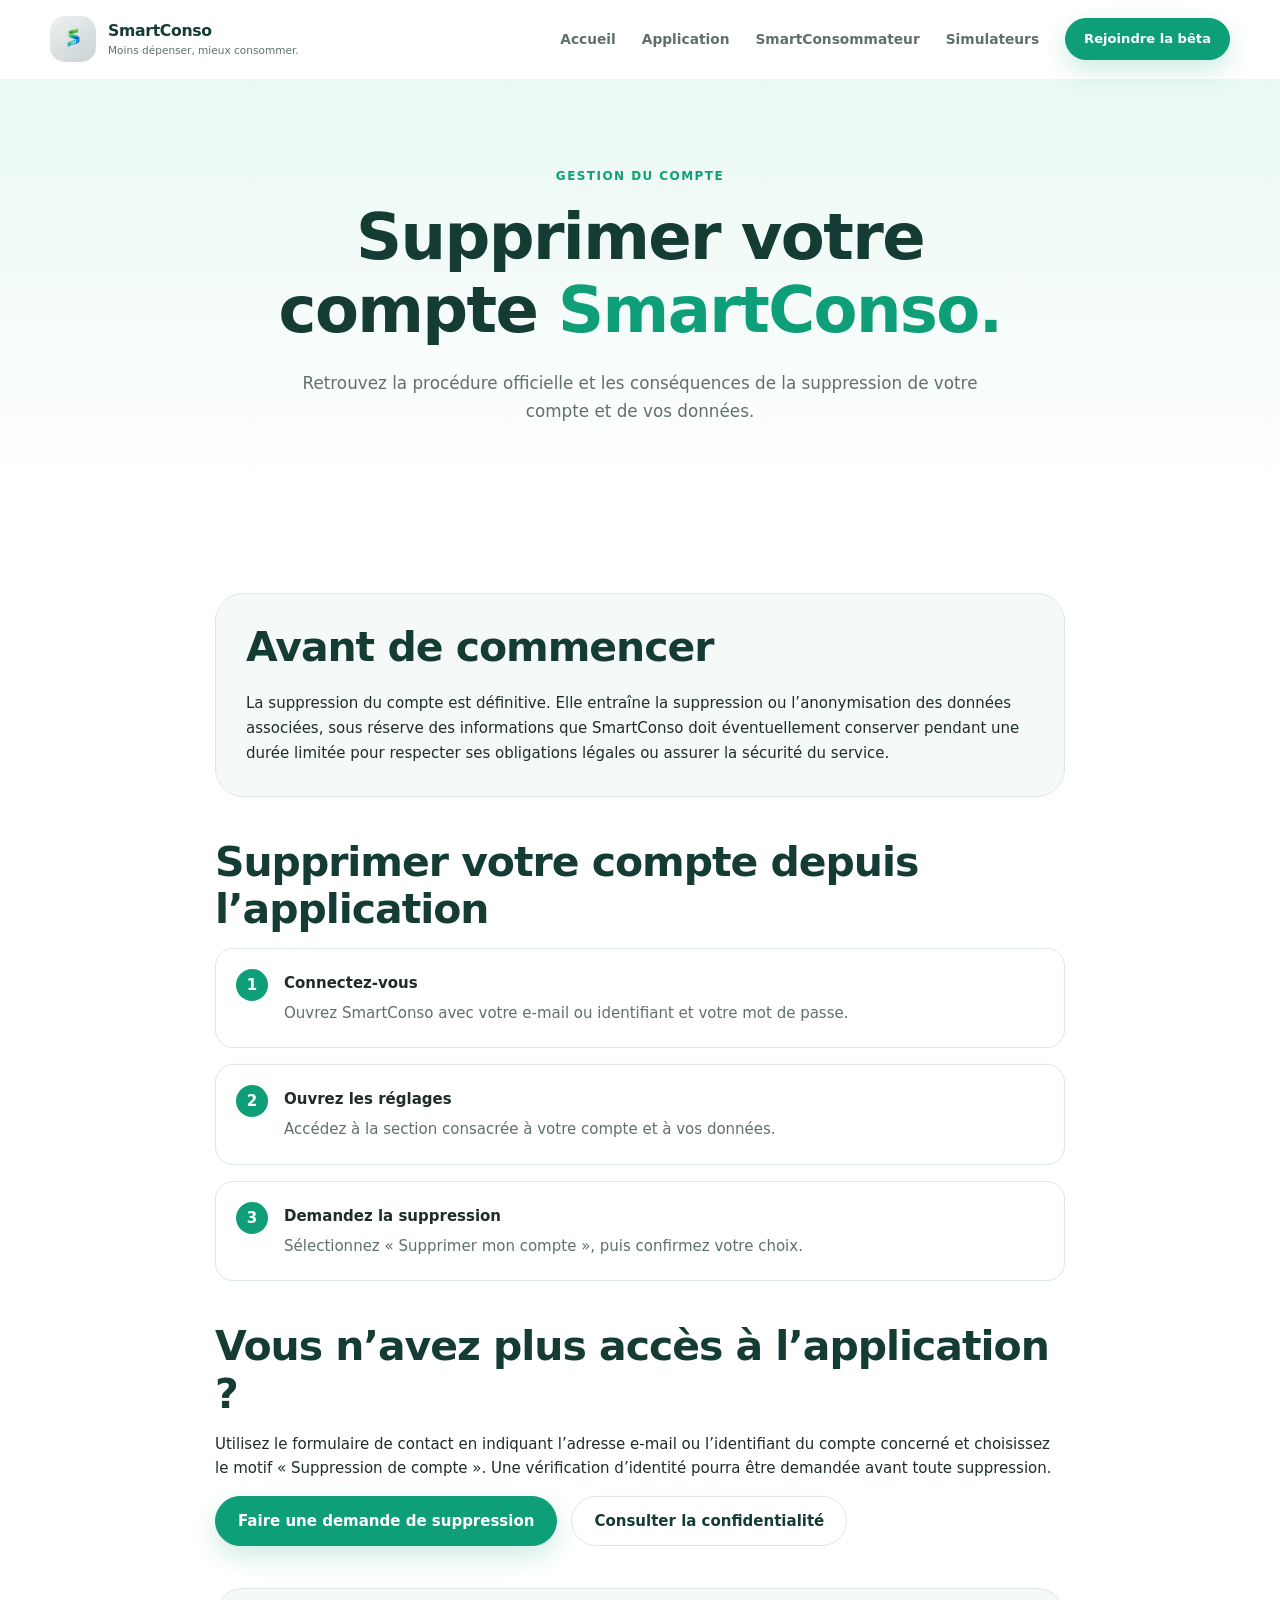
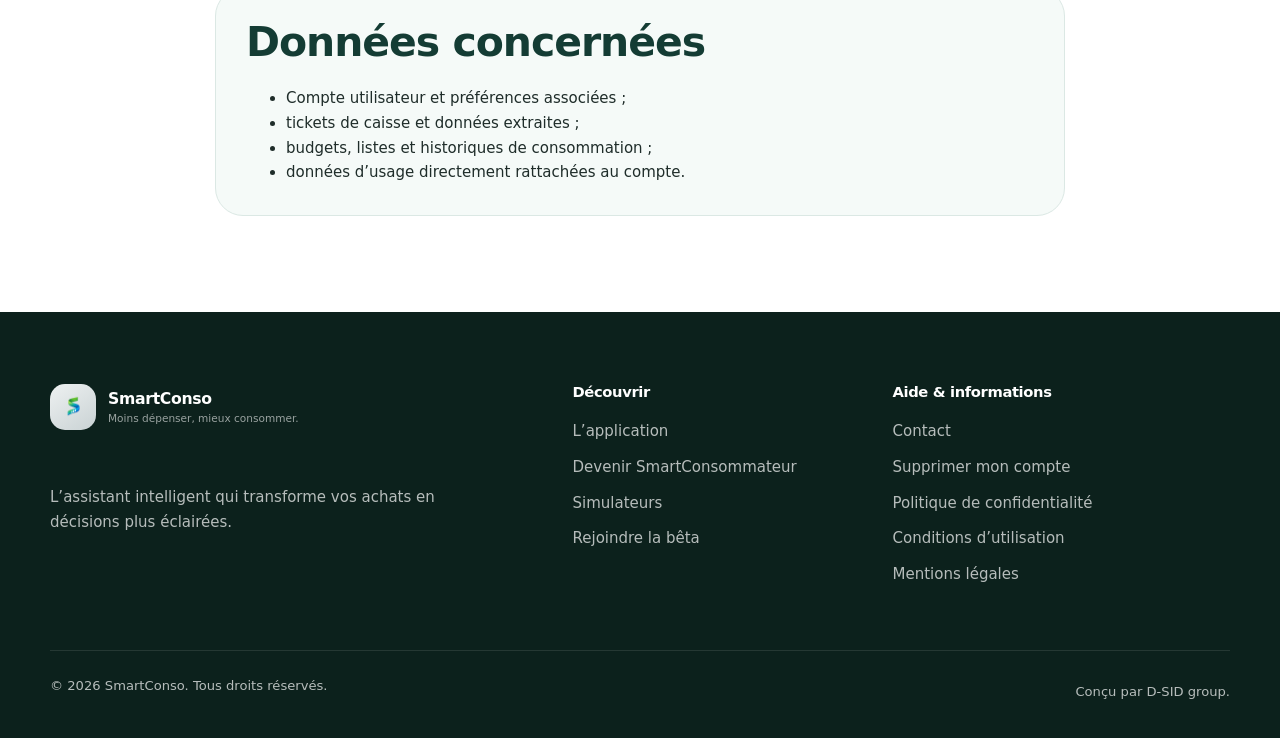
==== delete-account/index.html @ e58312c4 "Add application page and expand SmartConso website" ====
<!doctype html>
<html lang="fr">
<head>
  <meta charset="utf-8">
  <meta name="viewport" content="width=device-width, initial-scale=1">
  <meta name="robots" content="index, follow">
  <meta name="theme-color" content="#0f9f78">
  <link rel="icon" href="../favicon.ico" sizes="any">
  <link rel="icon" type="image/svg+xml" href="../favicon.svg">
  <link rel="apple-touch-icon" href="../apple-touch-icon.png">
  <link rel="manifest" href="../manifest.webmanifest">
  <link rel="stylesheet" href="../assets/css/styles.css">
  <script async src="https://www.googletagmanager.com/gtag/js?id=G-0S87CLV04W"></script>
  <script>window.dataLayer=window.dataLayer||[];function gtag(){dataLayer.push(arguments)}gtag('js',new Date());gtag('config','G-0S87CLV04W');</script>
  <script src="../assets/js/main.js" defer></script>
  <title>Supprimer votre compte SmartConso</title>
  <meta name="description" content="Procédure officielle pour demander la suppression de votre compte SmartConso et des données personnelles associées.">
  <link rel="canonical" href="https://smartconso.app/delete-account/">
  <meta property="og:type" content="website"><meta property="og:locale" content="fr_FR"><meta property="og:site_name" content="SmartConso"><meta property="og:title" content="Supprimer votre compte SmartConso"><meta property="og:description" content="Procédure officielle pour demander la suppression de votre compte SmartConso et des données personnelles associées."><meta property="og:url" content="https://smartconso.app/delete-account/"><meta property="og:image" content="https://smartconso.app/assets/images/logo.png">
</head>
<body>
  <a class="skip-link" href="#main-content">Aller au contenu principal</a>
  <header class="site-header" data-site-header>
    <div class="container header-container">
      <a class="brand" href="../index.html" aria-label="Accueil SmartConso">
        <span class="brand-mark" aria-hidden="true"><img class="brand-logo" src="../assets/images/logo.png" alt=""></span>
        <span class="brand-text"><strong>SmartConso</strong><small>Moins dépenser, mieux consommer.</small></span>
      </a>
      <button class="navigation-toggle" type="button" aria-label="Ouvrir le menu" aria-expanded="false" aria-controls="main-navigation" data-navigation-toggle><span></span><span></span><span></span></button>
      <nav id="main-navigation" class="main-navigation" aria-label="Navigation principale" data-main-navigation>
        <a href="../index.html">Accueil</a>
        <a href="../application/">Application</a>
        <a href="../smartconsommateur/">SmartConsommateur</a>
        <a href="../simulateurs/">Simulateurs</a>
        <a class="button button-small" href="../beta.html">Rejoindre la bêta</a>
      </nav>
    </div>
  </header>
  <main id="main-content">
    <section class="page-hero">
      <div class="container page-hero-content">
        <p class="eyebrow">Gestion du compte</p>
        <h1>Supprimer votre compte <span>SmartConso.</span></h1>
        <p>Retrouvez la procédure officielle et les conséquences de la suppression de votre compte et de vos données. </p>
      </div>
    </section>
    <section class="section"><div class="container narrow-content">
      <div class="notice-card"><h2>Avant de commencer</h2><p>La suppression du compte est définitive. Elle entraîne la suppression ou l’anonymisation des données associées, sous réserve des informations que SmartConso doit éventuellement conserver pendant une durée limitée pour respecter ses obligations légales ou assurer la sécurité du service.</p></div>
      <h2>Supprimer votre compte depuis l’application</h2>
      <ol class="numbered-steps"><li><strong>Connectez-vous</strong><span>Ouvrez SmartConso avec votre e-mail ou identifiant et votre mot de passe.</span></li><li><strong>Ouvrez les réglages</strong><span>Accédez à la section consacrée à votre compte et à vos données.</span></li><li><strong>Demandez la suppression</strong><span>Sélectionnez « Supprimer mon compte », puis confirmez votre choix.</span></li></ol>
      <h2>Vous n’avez plus accès à l’application ?</h2>
      <p>Utilisez le formulaire de contact en indiquant l’adresse e-mail ou l’identifiant du compte concerné et choisissez le motif « Suppression de compte ». Une vérification d’identité pourra être demandée avant toute suppression.</p>
      <div class="hero-actions"><a class="button" href="../contact.html?subject=suppression-compte">Faire une demande de suppression</a><a class="button button-secondary" href="../privacy.html">Consulter la confidentialité</a></div>
      <div class="data-list"><h2>Données concernées</h2><ul><li>Compte utilisateur et préférences associées ;</li><li>tickets de caisse et données extraites ;</li><li>budgets, listes et historiques de consommation ;</li><li>données d’usage directement rattachées au compte.</li></ul></div>
    </div></section>
  </main>
  <footer class="site-footer">
    <div class="container footer-grid footer-grid-expanded">
      <div>
        <a class="brand brand-footer" href="../index.html">
          <span class="brand-mark" aria-hidden="true"><img class="brand-logo" src="../assets/images/logo.png" alt=""></span>
          <span class="brand-text"><strong>SmartConso</strong><small>Moins dépenser, mieux consommer.</small></span>
        </a>
        <p class="footer-description">L’assistant intelligent qui transforme vos achats en décisions plus éclairées.</p>
      </div>
      <div>
        <h2>Découvrir</h2>
        <a href="../application/">L’application</a>
        <a href="../smartconsommateur/">Devenir SmartConsommateur</a>
        <a href="../simulateurs/">Simulateurs</a>
        <a href="../beta.html">Rejoindre la bêta</a>
      </div>
      <div>
        <h2>Aide & informations</h2>
        <a href="../contact.html">Contact</a>
        <a href="../delete-account/">Supprimer mon compte</a>
        <a href="../privacy.html">Politique de confidentialité</a>
        <a href="../terms.html">Conditions d’utilisation</a>
        <a href="../legal.html">Mentions légales</a>
      </div>
    </div>
    <div class="container footer-bottom"><p>© <span data-current-year></span> SmartConso. Tous droits réservés.</p><p>Conçu par D-SID group.</p></div>
  </footer>
</body>
</html>
---- assets/css/styles.css ----
:root {
  --color-primary: #0f9f78;
  --color-primary-dark: #08765a;
  --color-primary-soft: #e9f8f3;
  --color-secondary: #143c34;
  --color-text: #1f2d2a;
  --color-text-soft: #5f716c;
  --color-surface: #ffffff;
  --color-surface-soft: #f5faf8;
  --color-border: #dbe8e4;
  --color-dark: #102d27;
  --color-dark-soft: #173b33;
  --color-light: #ffffff;
  --color-danger: #b42318;
  --color-success: #067647;

  --shadow-sm: 0 8px 24px rgba(20, 60, 52, 0.08);
  --shadow-md: 0 16px 40px rgba(20, 60, 52, 0.12);
  --shadow-lg: 0 24px 64px rgba(20, 60, 52, 0.18);

  --radius-sm: 10px;
  --radius-md: 18px;
  --radius-lg: 28px;
  --radius-pill: 999px;

  --container-width: 1180px;
  --header-height: 78px;

  --transition-fast: 160ms ease;
  --transition-normal: 240ms ease;
}

*,
*::before,
*::after {
  box-sizing: border-box;
}

html {
  scroll-behavior: smooth;
  scroll-padding-top: calc(var(--header-height) + 24px);
}

body {
  margin: 0;
  min-width: 320px;
  background: var(--color-surface);
  color: var(--color-text);
  font-family:
    Inter,
    ui-sans-serif,
    system-ui,
    -apple-system,
    BlinkMacSystemFont,
    "Segoe UI",
    sans-serif;
  font-size: 15px;
  line-height: 1.65;
  text-rendering: optimizeLegibility;
  -webkit-font-smoothing: antialiased;
}

img,
svg,
video,
canvas {
  display: block;
  max-width: 100%;
}

button,
input,
select,
textarea {
  font: inherit;
}

button,
a {
  -webkit-tap-highlight-color: transparent;
}

a {
  color: inherit;
  text-decoration: none;
}

p,
h1,
h2,
h3 {
  margin-top: 0;
}

p:last-child {
  margin-bottom: 0;
}

h1,
h2,
h3 {
  color: var(--color-secondary);
  line-height: 1.15;
  letter-spacing: -0.025em;
}

h1 {
  margin-bottom: 24px;
  font-size: clamp(2.15rem, 5vw, 4rem);
}

h2 {
  margin-bottom: 20px;
  font-size: clamp(1.7rem, 3.2vw, 2.65rem);
}

h3 {
  margin-bottom: 12px;
  font-size: 1.1rem;
}

ul {
  margin-top: 0;
}

::selection {
  background: var(--color-primary);
  color: var(--color-light);
}

:focus-visible {
  outline: 3px solid rgba(15, 159, 120, 0.4);
  outline-offset: 4px;
}

[hidden] {
  display: none !important;
}

.container {
  width: min(calc(100% - 40px), var(--container-width));
  margin-inline: auto;
}

.section {
  padding: 96px 0;
}

.section-soft {
  background: var(--color-surface-soft);
}

.section-dark {
  background:
    radial-gradient(circle at top right, rgba(15, 159, 120, 0.22), transparent 35%),
    var(--color-dark);
  color: rgba(255, 255, 255, 0.82);
}

.section-dark h2,
.section-dark h3 {
  color: var(--color-light);
}

.section-heading {
  max-width: 760px;
  margin: 0 auto 52px;
  text-align: center;
}

.section-heading p {
  color: var(--color-text-soft);
  font-size: 0.98rem;
}

.section-heading-light p {
  color: rgba(255, 255, 255, 0.72);
}

.eyebrow {
  margin-bottom: 14px;
  color: var(--color-primary);
  font-size: 0.75rem;
  font-weight: 800;
  letter-spacing: 0.12em;
  text-transform: uppercase;
}

.skip-link {
  position: fixed;
  z-index: 2000;
  top: 12px;
  left: 12px;
  padding: 12px 16px;
  border-radius: var(--radius-sm);
  background: var(--color-secondary);
  color: var(--color-light);
  transform: translateY(-160%);
  transition: transform var(--transition-fast);
}

.skip-link:focus {
  transform: translateY(0);
}

.site-header {
  position: sticky;
  z-index: 1000;
  top: 0;
  min-height: var(--header-height);
  border-bottom: 1px solid transparent;
  background: rgba(255, 255, 255, 0.9);
  backdrop-filter: blur(16px);
  -webkit-backdrop-filter: blur(16px);
  transition:
    border-color var(--transition-normal),
    box-shadow var(--transition-normal);
}

.site-header.is-scrolled {
  border-color: var(--color-border);
  box-shadow: 0 10px 30px rgba(20, 60, 52, 0.07);
}

.header-container {
  display: flex;
  min-height: var(--header-height);
  align-items: center;
  justify-content: space-between;
  gap: 24px;
}

.brand {
  display: inline-flex;
  align-items: center;
  gap: 12px;
  min-width: 0;
}

.brand-mark {
  display: flex;
  align-items: center;
  justify-content: center;

  width: 46px;
  height: 46px;

  border-radius: 15px;

  background: linear-gradient(145deg,
      #eef1f1,
      #c9d2d4);

  box-shadow: 0 10px 24px rgba(219, 223, 224, 0);
}

.brand-logo {
  width: 100px;
  height: 100px;
  object-fit: contain;
  display: block;
}

.brand-text {
  display: flex;
  min-width: 0;
  flex-direction: column;
  line-height: 1.2;
}

.brand-text strong {
  color: var(--color-secondary);
  font-size: 0.98rem;
  letter-spacing: -0.02em;
}

.brand-text small {
  margin-top: 3px;
  color: var(--color-text-soft);
  font-size: 0.66rem;
  white-space: nowrap;
}

.main-navigation {
  display: flex;
  align-items: center;
  gap: 26px;
}

.main-navigation>a:not(.button) {
  position: relative;
  color: var(--color-text-soft);
  font-size: 0.86rem;
  font-weight: 650;
  transition: color var(--transition-fast);
}

.main-navigation>a:not(.button)::after {
  position: absolute;
  right: 0;
  bottom: -8px;
  left: 0;
  height: 2px;
  border-radius: var(--radius-pill);
  background: var(--color-primary);
  content: "";
  transform: scaleX(0);
  transform-origin: center;
  transition: transform var(--transition-fast);
}

.main-navigation>a:not(.button):hover,
.main-navigation>a:not(.button):focus-visible,
.main-navigation>a[aria-current="page"] {
  color: var(--color-primary-dark);
}

.main-navigation>a:not(.button):hover::after,
.main-navigation>a:not(.button):focus-visible::after {
  transform: scaleX(1);
}

.navigation-toggle {
  display: none;
  width: 46px;
  height: 46px;
  padding: 0;
  border: 1px solid var(--color-border);
  border-radius: 14px;
  background: var(--color-surface);
  cursor: pointer;
}

.navigation-toggle span {
  display: block;
  width: 20px;
  height: 2px;
  margin: 4px auto;
  border-radius: var(--radius-pill);
  background: var(--color-secondary);
  transition:
    transform var(--transition-fast),
    opacity var(--transition-fast);
}

.navigation-toggle[aria-expanded="true"] span:nth-child(1) {
  transform: translateY(6px) rotate(45deg);
}

.navigation-toggle[aria-expanded="true"] span:nth-child(2) {
  opacity: 0;
}

.navigation-toggle[aria-expanded="true"] span:nth-child(3) {
  transform: translateY(-6px) rotate(-45deg);
}

.button {
  display: inline-flex;
  min-height: 50px;
  align-items: center;
  justify-content: center;
  gap: 10px;
  padding: 13px 22px;
  border: 1px solid var(--color-primary);
  border-radius: var(--radius-pill);
  background: var(--color-primary);
  color: var(--color-light);
  font-weight: 800;
  line-height: 1.2;
  box-shadow: 0 10px 24px rgba(15, 159, 120, 0.2);
  cursor: pointer;
  transition:
    transform var(--transition-fast),
    box-shadow var(--transition-fast),
    background var(--transition-fast),
    border-color var(--transition-fast);
}

.button:hover {
  border-color: var(--color-primary-dark);
  background: var(--color-primary-dark);
  box-shadow: 0 14px 32px rgba(8, 118, 90, 0.24);
  transform: translateY(-2px);
}

.button:active {
  transform: translateY(0);
}

.button-small {
  min-height: 42px;
  padding: 10px 18px;
  font-size: 0.82rem;
}

.button-secondary {
  border-color: var(--color-border);
  background: var(--color-surface);
  color: var(--color-secondary);
  box-shadow: none;
}

.button-secondary:hover {
  border-color: var(--color-primary);
  background: var(--color-primary-soft);
  color: var(--color-primary-dark);
  box-shadow: none;
}

.button-light {
  border-color: var(--color-light);
  background: var(--color-light);
  color: var(--color-primary-dark);
  box-shadow: 0 12px 28px rgba(0, 0, 0, 0.14);
}

.button-light:hover {
  border-color: var(--color-primary-soft);
  background: var(--color-primary-soft);
}

.text-link {
  display: inline-flex;
  margin-top: 14px;
  color: var(--color-primary-dark);
  font-weight: 800;
}

.text-link:hover {
  text-decoration: underline;
  text-underline-offset: 4px;
}

.hero {
  overflow: hidden;
  padding: 92px 0 104px;
  background:
    radial-gradient(circle at 80% 20%, rgba(15, 159, 120, 0.15), transparent 30%),
    linear-gradient(180deg, #ffffff 0%, #f7fbfa 100%);
}

.hero-grid {
  display: grid;
  align-items: center;
  gap: 72px;
  grid-template-columns: minmax(0, 1.05fr) minmax(360px, 0.75fr);
}

.hero-content {
  max-width: 690px;
}

.hero h1 span {
  display: block;
  color: var(--color-primary);
}

.hero-description {
  max-width: 650px;
  margin-bottom: 30px;
  color: var(--color-text-soft);
  font-size: clamp(0.98rem, 1.6vw, 1.12rem);
}

.hero-actions {
  display: flex;
  flex-wrap: wrap;
  gap: 14px;
}

.beta-note {
  margin-top: 18px;
  color: var(--color-text-soft);
  font-size: 0.84rem;
}

.hero-visual {
  position: relative;
  display: grid;
  place-items: center;
}

.hero-visual::before,
.hero-visual::after {
  position: absolute;
  border-radius: 50%;
  content: "";
}

.hero-visual::before {
  width: 390px;
  height: 390px;
  background: rgba(15, 159, 120, 0.1);
}

.hero-visual::after {
  width: 270px;
  height: 270px;
  border: 1px solid rgba(15, 159, 120, 0.22);
}

.phone-preview {
  position: relative;
  z-index: 1;
  width: min(100%, 360px);
  padding: 12px;
  border: 8px solid #183a33;
  border-radius: 42px;
  background: #183a33;
  box-shadow: var(--shadow-lg);
  transform: rotate(2deg);
}

.phone-top-bar {
  width: 110px;
  height: 22px;
  margin: -2px auto 8px;
  border-radius: 0 0 16px 16px;
  background: #183a33;
}

.phone-screen {
  min-height: 570px;
  padding: 28px 20px 24px;
  border-radius: 28px;
  background:
    linear-gradient(180deg, #eef9f5 0%, #ffffff 38%);
}

.preview-header {
  display: flex;
  margin-bottom: 22px;
  flex-direction: column;
}

.preview-header span {
  color: var(--color-text-soft);
  font-size: 0.72rem;
}

.preview-header strong {
  color: var(--color-secondary);
  font-size: 1rem;
}

.preview-score-card,
.preview-card {
  border: 1px solid rgba(15, 159, 120, 0.13);
  border-radius: 20px;
  background: var(--color-surface);
  box-shadow: var(--shadow-sm);
}

.preview-score-card {
  display: flex;
  margin-bottom: 16px;
  padding: 22px;
  flex-direction: column;
  background:
    linear-gradient(145deg, #0f9f78, #08765a);
  color: var(--color-light);
}

.preview-score-card span {
  font-size: 0.72rem;
  opacity: 0.86;
}

.preview-score-card strong {
  margin: 6px 0 2px;
  font-size: 2.15rem;
  line-height: 1;
}

.preview-score-card small {
  opacity: 0.86;
}

.preview-card {
  margin-bottom: 14px;
  padding: 18px;
}

.preview-card-header {
  display: flex;
  align-items: center;
  justify-content: space-between;
  gap: 16px;
}

.preview-card-header span {
  color: var(--color-text-soft);
  font-size: 0.72rem;
}

.preview-card-header strong {
  color: var(--color-secondary);
  font-size: 0.88rem;
}

.preview-chart {
  display: flex;
  height: 120px;
  margin-top: 18px;
  align-items: end;
  justify-content: space-between;
  gap: 10px;
}

.preview-chart span {
  width: 16%;
  min-height: 16px;
  border-radius: 8px 8px 4px 4px;
  background:
    linear-gradient(180deg, #40c89e, var(--color-primary));
}

.preview-categories {
  display: flex;
  flex-direction: column;
  gap: 13px;
}

.preview-categories>strong {
  margin-bottom: 2px;
  color: var(--color-secondary);
  font-size: 0.84rem;
}

.preview-categories>div {
  display: flex;
  align-items: center;
  justify-content: space-between;
  gap: 14px;
  color: var(--color-text-soft);
  font-size: 0.72rem;
}

.preview-categories b {
  color: var(--color-primary-dark);
}

.steps-grid,
.features-grid,
.benefits-grid {
  display: grid;
  gap: 22px;
}

.steps-grid {
  grid-template-columns: repeat(4, minmax(0, 1fr));
}

.features-grid {
  grid-template-columns: repeat(3, minmax(0, 1fr));
}

.benefits-grid {
  grid-template-columns: repeat(3, minmax(0, 1fr));
}

.step-card,
.feature-card,
.benefit-card {
  position: relative;
  height: 100%;
  border-radius: var(--radius-md);
}

.step-card,
.feature-card {
  border: 1px solid var(--color-border);
  background: var(--color-surface);
  box-shadow: var(--shadow-sm);
  transition:
    transform var(--transition-normal),
    box-shadow var(--transition-normal),
    border-color var(--transition-normal);
}

.step-card:hover,
.feature-card:hover {
  border-color: rgba(15, 159, 120, 0.38);
  box-shadow: var(--shadow-md);
  transform: translateY(-5px);
}

.step-card {
  padding: 28px 24px 26px;
}

.step-number {
  display: grid;
  width: 42px;
  height: 42px;
  margin-bottom: 22px;
  place-items: center;
  border-radius: 13px;
  background: var(--color-primary-soft);
  color: var(--color-primary-dark);
  font-weight: 900;
}

.step-card p,
.feature-card p {
  color: var(--color-text-soft);
}

.feature-card {
  padding: 28px;
}

.feature-icon {
  display: grid;
  width: 46px;
  height: 46px;
  margin-bottom: 22px;
  place-items: center;
  border-radius: 14px;
  background: var(--color-primary-soft);
  color: var(--color-primary-dark);
  font-size: 0.82rem;
  font-weight: 900;
}

.benefit-card {
  padding: 30px;
  border: 1px solid rgba(255, 255, 255, 0.12);
  background: rgba(255, 255, 255, 0.06);
  backdrop-filter: blur(8px);
}

.benefit-card>span {
  display: grid;
  width: 50px;
  height: 50px;
  margin-bottom: 22px;
  place-items: center;
  border-radius: 15px;
  background: rgba(15, 159, 120, 0.26);
  color: #8af0cf;
  font-size: 1.05rem;
  font-weight: 900;
}

.benefit-card p {
  color: rgba(255, 255, 255, 0.72);
}

.product-preview-grid {
  display: grid;
  align-items: center;
  gap: 70px;
  grid-template-columns: minmax(0, 0.9fr) minmax(0, 1.1fr);
}

.product-preview-grid>div>p:not(.eyebrow) {
  color: var(--color-text-soft);
  font-size: 0.96rem;
}

.check-list {
  display: grid;
  margin: 28px 0 0;
  padding: 0;
  gap: 14px;
  list-style: none;
}

.check-list li {
  position: relative;
  padding-left: 34px;
  color: var(--color-text);
  font-weight: 650;
}

.check-list li::before {
  position: absolute;
  top: 1px;
  left: 0;
  display: grid;
  width: 22px;
  height: 22px;
  place-items: center;
  border-radius: 50%;
  background: var(--color-primary-soft);
  color: var(--color-primary-dark);
  content: "✓";
  font-size: 0.72rem;
  font-weight: 900;
}

/* ==========================================================
   Cartes d'aperçu / captures
   ========================================================== */

.screenshots-placeholder {
  display: grid;
  gap: 18px;
  grid-template-columns: repeat(2, minmax(0, 1fr));
}

.screenshots-placeholder article {
  display: flex;
  min-height: 210px;
  padding: 26px;
  flex-direction: column;
  justify-content: end;

  border: 1px solid #E5E7EB;
  border-radius: var(--radius-md);

  background: #FFFFFF;

  box-shadow:
    0 8px 24px rgba(15, 23, 42, 0.05),
    0 2px 6px rgba(15, 23, 42, 0.03);

  transition:
    transform var(--transition-normal),
    box-shadow var(--transition-normal);
}

.screenshots-placeholder article:hover {
  transform: translateY(-4px);

  box-shadow:
    0 16px 36px rgba(15, 23, 42, 0.08),
    0 4px 10px rgba(15, 23, 42, 0.05);
}

.screenshots-placeholder article:first-child {
  grid-row: span 2;
  min-height: 438px;
}

.screenshots-placeholder span {
  margin-bottom: 8px;
  color: var(--color-primary-dark);
  font-size: 0.7rem;
  font-weight: 800;
  letter-spacing: 0.09em;
  text-transform: uppercase;
}

.screenshots-placeholder strong {
  color: var(--color-secondary);
  font-size: 1.02rem;
  line-height: 1.4;
}

.faq-container {
  max-width: 900px;
}

.faq-list {
  display: grid;
  gap: 14px;
}

.faq-list details {
  overflow: hidden;
  border: 1px solid var(--color-border);
  border-radius: var(--radius-md);
  background: var(--color-surface);
  box-shadow: 0 5px 16px rgba(20, 60, 52, 0.04);
}

.faq-list summary {
  position: relative;
  padding: 22px 58px 22px 24px;
  color: var(--color-secondary);
  font-weight: 800;
  cursor: pointer;
  list-style: none;
}

.faq-list summary::-webkit-details-marker {
  display: none;
}

.faq-list summary::after {
  position: absolute;
  top: 50%;
  right: 22px;
  width: 28px;
  height: 28px;
  border-radius: 9px;
  background: var(--color-primary-soft);
  color: var(--color-primary-dark);
  content: "+";
  font-size: 1.1rem;
  line-height: 28px;
  text-align: center;
  transform: translateY(-50%);
}

.faq-list details[open] summary::after {
  content: "−";
}

.faq-list details p {
  padding: 0 24px 24px;
  color: var(--color-text-soft);
}

.beta-callout {
  padding: 70px 0;
  background:
    radial-gradient(circle at 85% 10%, rgba(255, 255, 255, 0.16), transparent 28%),
    linear-gradient(135deg, var(--color-primary-dark), var(--color-primary));
  color: var(--color-light);
}

.beta-callout-content {
  display: flex;
  align-items: center;
  justify-content: space-between;
  gap: 36px;
}

.beta-callout-content>div {
  max-width: 760px;
}

.beta-callout h2 {
  margin-bottom: 14px;
  color: var(--color-light);
}

.beta-callout .eyebrow,
.beta-callout p {
  color: rgba(255, 255, 255, 0.82);
}

.site-footer {
  padding: 72px 0 28px;
  background: #0c211c;
  color: rgba(255, 255, 255, 0.7);
}

.footer-grid {
  display: grid;
  gap: 50px;
  grid-template-columns: 1.4fr 0.7fr 0.9fr;
}

.brand-footer .brand-text strong {
  color: var(--color-light);
}

.brand-footer .brand-text small {
  color: rgba(255, 255, 255, 0.58);
}

.footer-description {
  max-width: 420px;
  margin-top: 20px;
}

.footer-grid h2 {
  margin-bottom: 18px;
  color: var(--color-light);
  font-size: 0.92rem;
}

.footer-grid>div:not(:first-child) {
  display: flex;
  flex-direction: column;
  align-items: flex-start;
}

.footer-grid>div:not(:first-child) a {
  margin-bottom: 11px;
  transition: color var(--transition-fast);
}

.footer-grid>div:not(:first-child) a:hover {
  color: #8af0cf;
}

.footer-bottom {
  display: flex;
  margin-top: 52px;
  padding-top: 24px;
  align-items: center;
  justify-content: space-between;
  gap: 18px;
  border-top: 1px solid rgba(255, 255, 255, 0.1);
  font-size: 0.82rem;
}

.beta-hero .phone-preview {
  transform: rotate(-2deg);
}

.beta-form-layout {
  display: grid;
  align-items: start;
  gap: 34px;
  grid-template-columns: minmax(0, 1fr) 340px;
}

.beta-form {
  padding: 34px;
  border: 1px solid var(--color-border);
  border-radius: var(--radius-lg);
  background: var(--color-surface);
  box-shadow: var(--shadow-md);
}

.form-grid {
  display: grid;
  margin-bottom: 28px;
  gap: 22px;
  grid-template-columns: repeat(2, minmax(0, 1fr));
}

.form-field {
  display: flex;
  min-width: 0;
  flex-direction: column;
}

.form-field-full {
  grid-column: 1 / -1;
}

.form-field label {
  margin-bottom: 8px;
  color: var(--color-secondary);
  font-size: 0.86rem;
  font-weight: 800;
}

.form-field input,
.form-field select,
.form-field textarea {
  width: 100%;
  border: 1px solid #cbdad5;
  border-radius: 13px;
  background: var(--color-surface);
  color: var(--color-text);
  transition:
    border-color var(--transition-fast),
    box-shadow var(--transition-fast),
    background var(--transition-fast);
}

.form-field input,
.form-field select {
  min-height: 50px;
  padding: 11px 14px;
}

.form-field textarea {
  min-height: 140px;
  padding: 13px 14px;
  resize: vertical;
}

.form-field input::placeholder,
.form-field textarea::placeholder {
  color: #92a39e;
}

.form-field input:hover,
.form-field select:hover,
.form-field textarea:hover {
  border-color: #9fb8b0;
}

.form-field input:focus,
.form-field select:focus,
.form-field textarea:focus {
  border-color: var(--color-primary);
  box-shadow: 0 0 0 4px rgba(15, 159, 120, 0.12);
  outline: none;
}

.form-field small {
  margin-top: 7px;
  color: var(--color-text-soft);
}

.checkbox-field {
  display: grid;
  align-items: start;
  gap: 12px;
  grid-template-columns: 22px minmax(0, 1fr);
}

.checkbox-field input {
  width: 20px;
  height: 20px;
  min-height: auto;
  margin: 2px 0 0;
  accent-color: var(--color-primary);
}

.checkbox-field label {
  margin: 0;
  color: var(--color-text-soft);
  font-weight: 550;
}

.checkbox-field a {
  color: var(--color-primary-dark);
  font-weight: 800;
  text-decoration: underline;
  text-underline-offset: 3px;
}

.form-note {
  margin-top: 18px;
  color: var(--color-text-soft);
  font-size: 0.8rem;
}

.form-feedback {
  margin-top: 20px;
  padding: 14px 16px;
  border-radius: var(--radius-sm);
  background: var(--color-primary-soft);
  color: var(--color-success);
  font-weight: 700;
}

.form-feedback.is-error {
  background: #fef3f2;
  color: var(--color-danger);
}

.beta-form-aside {
  display: grid;
  gap: 20px;
  position: sticky;
  top: calc(var(--header-height) + 24px);
}

@media (max-width: 1080px) {
  .main-navigation {
    gap: 18px;
  }

  .main-navigation>a:not(.button) {
    font-size: 0.8rem;
  }

  .hero-grid {
    gap: 48px;
    grid-template-columns: minmax(0, 1fr) 340px;
  }

  .steps-grid {
    grid-template-columns: repeat(2, minmax(0, 1fr));
  }
}

@media (max-width: 900px) {
  :root {
    --header-height: 72px;
  }

  .navigation-toggle {
    display: block;
  }

  .main-navigation {
    position: absolute;
    top: calc(100% + 1px);
    right: 20px;
    left: 20px;
    display: none;
    padding: 18px;
    align-items: stretch;
    flex-direction: column;
    gap: 8px;
    border: 1px solid var(--color-border);
    border-radius: 18px;
    background: var(--color-surface);
    box-shadow: var(--shadow-md);
  }

  .main-navigation.is-open {
    display: flex;
  }

  .main-navigation>a:not(.button) {
    padding: 11px 12px;
    border-radius: 10px;
    font-size: 0.88rem;
  }

  .main-navigation>a:not(.button):hover {
    background: var(--color-primary-soft);
  }

  .main-navigation>a:not(.button)::after {
    display: none;
  }

  .main-navigation .button {
    margin-top: 6px;
  }

  .hero {
    padding: 72px 0 84px;
  }

  .hero-grid {
    grid-template-columns: 1fr;
  }

  .hero-content {
    max-width: none;
    text-align: center;
  }

  .hero-description {
    margin-inline: auto;
  }

  .hero-actions {
    justify-content: center;
  }

  .hero-visual {
    margin-top: 10px;
  }

  .features-grid {
    grid-template-columns: repeat(2, minmax(0, 1fr));
  }

  .product-preview-grid {
    gap: 48px;
    grid-template-columns: 1fr;
  }

  .beta-form-layout {
    grid-template-columns: 1fr;
  }

  .beta-form-aside {
    position: static;
    grid-template-columns: repeat(2, minmax(0, 1fr));
  }

  .footer-grid {
    grid-template-columns: 1.2fr 0.8fr;
  }

  .footer-grid>div:first-child {
    grid-column: 1 / -1;
  }
}

@media (max-width: 700px) {
  .container {
    width: min(calc(100% - 28px), var(--container-width));
  }

  .section {
    padding: 72px 0;
  }

  .section-heading {
    margin-bottom: 38px;
  }

  .brand-text small {
    display: none;
  }

  .hero {
    padding-top: 58px;
  }

  .hero-actions {
    flex-direction: column;
  }

  .hero-actions .button {
    width: 100%;
  }

  .hero-visual::before {
    width: 300px;
    height: 300px;
  }

  .phone-preview {
    width: min(100%, 330px);
    transform: none;
  }

  .beta-hero .phone-preview {
    transform: none;
  }

  .phone-screen {
    min-height: 520px;
  }

  .steps-grid,
  .features-grid,
  .benefits-grid,
  .screenshots-placeholder,
  .beta-form-aside {
    grid-template-columns: 1fr;
  }

  .screenshots-placeholder article:first-child {
    min-height: 280px;
    grid-row: auto;
  }

  .beta-callout-content {
    align-items: stretch;
    flex-direction: column;
    text-align: center;
  }

  .beta-callout-content .button {
    align-self: center;
  }

  .footer-grid {
    grid-template-columns: 1fr;
  }

  .footer-grid>div:first-child {
    grid-column: auto;
  }

  .footer-bottom {
    align-items: flex-start;
    flex-direction: column;
  }

  .beta-form {
    padding: 24px 18px;
    border-radius: 20px;
  }

  .form-grid {
    grid-template-columns: 1fr;
  }

  .form-field-full {
    grid-column: auto;
  }

  .beta-form .button {
    width: 100%;
  }
}

@media (max-width: 420px) {
  .header-container {
    gap: 12px;
  }

  .brand-mark {
    width: 42px;
    height: 42px;
    border-radius: 13px;
  }

  .main-navigation {
    right: 14px;
    left: 14px;
  }

  .step-card,
  .feature-card,
  .benefit-card {
    padding: 23px 20px;
  }

  .phone-preview {
    border-width: 6px;
    border-radius: 34px;
  }

  .phone-screen {
    padding: 22px 16px;
    border-radius: 24px;
  }
}

@media (prefers-reduced-motion: reduce) {
  html {
    scroll-behavior: auto;
  }

  *,
  *::before,
  *::after {
    scroll-behavior: auto !important;
    transition-duration: 0.01ms !important;
    animation-duration: 0.01ms !important;
    animation-iteration-count: 1 !important;
  }
}

@media print {

  .site-header,
  .site-footer,
  .hero-actions,
  .beta-callout,
  .navigation-toggle {
    display: none !important;
  }

  body {
    background: #ffffff;
    color: #000000;
  }

  .section,
  .hero {
    padding: 30px 0;
  }

  .step-card,
  .feature-card,
  .benefit-card,
  .beta-form {
    box-shadow: none;
  }
}

/* =========================================================
   Animations JavaScript et bouton retour en haut
   ========================================================= */

.reveal-item {
  opacity: 0;
  transform: translateY(20px);
  transition:
    opacity 560ms ease var(--reveal-delay, 0ms),
    transform 560ms ease var(--reveal-delay, 0ms);
}

.reveal-item.is-revealed {
  opacity: 1;
  transform: translateY(0);
}

.back-to-top {
  position: fixed;
  z-index: 950;
  right: 22px;
  bottom: 22px;
  display: grid;
  width: 44px;
  height: 44px;
  padding: 0;
  place-items: center;
  border: 1px solid rgba(15, 159, 120, 0.24);
  border-radius: 50%;
  background: rgba(255, 255, 255, 0.94);
  color: var(--color-primary-dark);
  box-shadow: var(--shadow-md);
  cursor: pointer;
  opacity: 0;
  pointer-events: none;
  transform: translateY(14px);
  transition:
    opacity var(--transition-normal),
    transform var(--transition-normal),
    background var(--transition-fast),
    color var(--transition-fast);
  backdrop-filter: blur(10px);
  -webkit-backdrop-filter: blur(10px);
}

.back-to-top:hover {
  background: var(--color-primary);
  color: var(--color-light);
  transform: translateY(-2px);
}

.back-to-top.is-visible {
  opacity: 1;
  pointer-events: auto;
  transform: translateY(0);
}

.beta-form button:disabled {
  cursor: wait;
  opacity: 0.72;
  transform: none;
}

@media (max-width: 700px) {
  .back-to-top {
    right: 16px;
    bottom: 16px;
    width: 42px;
    height: 42px;
  }
}

@media (prefers-reduced-motion: reduce) {

  .reveal-item,
  .reveal-item.is-revealed,
  .back-to-top {
    opacity: 1;
    transform: none;
    transition: none;
  }

  .back-to-top:not(.is-visible) {
    opacity: 0;
  }
}

.contact-form {
  max-width: 850px;
  margin: 60px auto 0;
}

.form-grid {
  display: grid;
  grid-template-columns: repeat(auto-fit, minmax(260px, 1fr));
  gap: 22px;
}

.form-group {
  display: flex;
  flex-direction: column;
  margin-bottom: 22px;
}

.form-group label {
  margin-bottom: 8px;
  font-weight: 700;
  color: var(--color-text);
}

.form-group input,
.form-group textarea,
.form-group select {

  width: 100%;
  padding: 15px 18px;

  border: 1px solid var(--color-border);
  border-radius: var(--radius-md);

  background: var(--color-surface);

  font: inherit;

  transition: .2s;

}

.form-group input:focus,
.form-group textarea:focus,
.form-group select:focus {

  outline: none;

  border-color: var(--color-primary);

  box-shadow: 0 0 0 4px rgba(15, 159, 120, .15);

}

.form-success {

  margin-top: 25px;

  color: var(--color-primary);

  font-weight: 700;

}

/* =========================================================
   Pages éditoriales, application, simulateurs et compte
   ========================================================= */
.page-hero {
  padding: 88px 0 72px;
  background: linear-gradient(180deg, var(--color-primary-soft), var(--color-surface));
  text-align: center;
}

.page-hero-content {
  max-width: 850px;
}

.page-hero h1 {
  max-width: 820px;
  margin: 0 auto 22px;
}

.page-hero h1 span {
  color: var(--color-primary);
}

.page-hero-content>p:last-child {
  max-width: 720px;
  margin: 0 auto;
  color: var(--color-text-soft);
  font-size: 1.05rem;
}

.split-layout {
  display: grid;
  grid-template-columns: minmax(0, 1.05fr) minmax(300px, .75fr);
  gap: 64px;
  align-items: center;
}

.split-layout h2 {
  margin-bottom: 20px;
}

.split-layout p {
  color: var(--color-text-soft);
}

.app-showcase {
  max-width: 360px;
  margin: 0 auto;
  padding: 12px;
  border-radius: 34px;
  background: var(--color-secondary);
  box-shadow: var(--shadow-lg);
}

.app-showcase img {
  width: 100%;
  border-radius: 24px;
}

.availability-note {
  margin-top: 18px;
  font-size: .84rem;
}

.content-card-grid {
  display: grid;
  grid-template-columns: repeat(3, minmax(0, 1fr));
  gap: 24px;
}

.content-card {
  position: relative;
  padding: 30px;
  border: 1px solid var(--color-border);
  border-radius: var(--radius-lg);
  background: var(--color-surface);
  box-shadow: var(--shadow-sm);
}

.content-card h3 {
  margin: 18px 0 12px;
}

.content-card p {
  color: var(--color-text-soft);
}

.content-card a {
  color: var(--color-primary-dark);
  font-weight: 750;
}

.card-icon {
  display: inline-grid;
  width: 42px;
  height: 42px;
  place-items: center;
  border-radius: 13px;
  background: var(--color-primary-soft);
  color: var(--color-primary-dark);
  font-weight: 800;
}

.screenshot-row {
  display: grid;
  grid-template-columns: repeat(2, minmax(0, 1fr));
  gap: 32px;
  max-width: 850px;
}

.screenshot-row figure {
  margin: 0;
  padding: 18px;
  border: 1px solid var(--color-border);
  border-radius: var(--radius-lg);
  background: var(--color-surface);
  box-shadow: var(--shadow-sm);
}

.screenshot-row img {
  width: 100%;
  max-height: 620px;
  object-fit: contain;
  border-radius: var(--radius-md);
}

.screenshot-row figcaption {
  margin-top: 14px;
  color: var(--color-text-soft);
  text-align: center;
}

.coming-soon-panel {
  margin-top: 54px;
  padding: 42px;
  border-radius: var(--radius-lg);
  background: var(--color-secondary);
  color: var(--color-light);
  text-align: center;
}

.coming-soon-panel h2 {
  color: inherit;
}

.coming-soon-panel p:not(.eyebrow) {
  max-width: 650px;
  margin: 0 auto 24px;
  color: rgba(255, 255, 255, .75);
}

.status-badge {
  display: inline-flex;
  padding: 7px 11px;
  border-radius: var(--radius-pill);
  background: var(--color-primary-soft);
  color: var(--color-primary-dark);
  font-size: .72rem;
  font-weight: 800;
  text-transform: uppercase;
  letter-spacing: .06em;
}

.process-list {
  display: grid;
  gap: 14px;
}

.process-list div {
  display: flex;
  gap: 16px;
  align-items: center;
  padding: 18px;
  border: 1px solid var(--color-border);
  border-radius: var(--radius-md);
  background: var(--color-surface);
}

.process-list strong {
  color: var(--color-primary);
  font-size: 1.25rem;
}

.narrow-content {
  max-width: 850px;
}

.narrow-content>h2 {
  margin: 42px 0 14px;
}

.notice-card,
.data-list {
  padding: 30px;
  border: 1px solid var(--color-border);
  border-radius: var(--radius-lg);
  background: var(--color-surface-soft);
}

.notice-card h2,
.data-list h2 {
  margin-top: 0;
}

.numbered-steps {
  display: grid;
  gap: 16px;
  padding: 0;
  list-style: none;
  counter-reset: steps;
}

.numbered-steps li {
  position: relative;
  display: grid;
  gap: 5px;
  padding: 22px 22px 22px 68px;
  border: 1px solid var(--color-border);
  border-radius: var(--radius-md);
  counter-increment: steps;
}

.numbered-steps li::before {
  position: absolute;
  left: 20px;
  top: 20px;
  display: grid;
  width: 32px;
  height: 32px;
  place-items: center;
  border-radius: 50%;
  background: var(--color-primary);
  color: white;
  content: counter(steps);
  font-weight: 800;
}

.numbered-steps span {
  color: var(--color-text-soft);
}

.data-list {
  margin-top: 42px;
}

.data-list ul {
  margin-bottom: 0;
}

.footer-grid-expanded {
  grid-template-columns: 1.4fr .8fr 1fr;
}

@media (max-width: 1050px) {
  .main-navigation {
    gap: 18px;
  }

  .main-navigation>a:not(.button) {
    font-size: .8rem;
  }
}

@media (max-width: 900px) {

  .split-layout,
  .content-card-grid,
  .screenshot-row {
    grid-template-columns: 1fr;
  }

  .split-layout {
    gap: 38px;
  }

  .app-showcase {
    width: min(100%, 350px);
  }

  .footer-grid-expanded {
    grid-template-columns: 1fr;
  }
}

@media (max-width: 600px) {
  .page-hero {
    padding: 64px 0 54px;
  }

  .content-card,
  .notice-card,
  .data-list,
  .coming-soon-panel {
    padding: 24px 20px;
  }
}

/* =========================================================
   Page Application — présentation produit premium
   ========================================================= */
.application-page {
  overflow-x: hidden;
}

.application-hero {
  position: relative;
  padding: 72px 0 84px;
  background:
    radial-gradient(circle at 92% 8%, rgba(15, 159, 120, 0.18), transparent 32%),
    linear-gradient(180deg, #f8fcfb 0%, #ffffff 100%);
}

.application-hero::after {
  position: absolute;
  inset: auto 0 0;
  height: 1px;
  background: linear-gradient(90deg, transparent, var(--color-border), transparent);
  content: "";
}

.application-hero-inner {
  display: grid;
  grid-template-columns: minmax(300px, 0.72fr) minmax(520px, 1.28fr);
  gap: 48px;
  align-items: center;
}

.application-hero-copy h1 {
  max-width: 620px;
  margin-bottom: 22px;
  font-size: clamp(2.6rem, 5vw, 4.8rem);
}

.application-hero-copy h1 span {
  color: var(--color-primary);
}

.application-lead {
  max-width: 600px;
  margin-bottom: 0;
  color: var(--color-text-soft);
  font-size: clamp(1.02rem, 1.5vw, 1.18rem);
}

.application-actions {
  margin-top: 30px;
}

.application-feature-graphic {
  width: 100%;
  max-width: 820px;
  margin: 0 auto;
  overflow: hidden;
  border: 1px solid rgba(15, 159, 120, 0.12);
  border-radius: 30px;
  background: var(--color-surface);
  box-shadow: 0 28px 70px rgba(20, 60, 52, 0.16);
}

.application-feature-graphic img {
  display: block;
  width: 100%;
  height: auto;
  object-fit: contain;
}

.application-demo-section {
  background: var(--color-surface);
}

.application-demo-layout {
  display: grid;
  grid-template-columns: minmax(0, 0.85fr) minmax(320px, 0.55fr);
  gap: 80px;
  align-items: center;
  max-width: 1040px;
}

.application-demo-copy>p:not(.eyebrow) {
  max-width: 590px;
  color: var(--color-text-soft);
}

.application-check-list {
  display: grid;
  gap: 14px;
  margin: 28px 0 0;
  padding: 0;
  list-style: none;
}

.application-check-list li {
  position: relative;
  padding-left: 34px;
  color: var(--color-text);
  font-weight: 650;
}

.application-check-list li::before {
  position: absolute;
  top: 0.15em;
  left: 0;
  display: grid;
  width: 22px;
  height: 22px;
  place-items: center;
  border-radius: 50%;
  background: var(--color-primary-soft);
  color: var(--color-primary-dark);
  content: "✓";
  font-size: 0.78rem;
  font-weight: 900;
}

.application-video-shell {
  width: min(100%, 350px);
  margin-inline: auto;
  padding: 10px;
  border-radius: 38px;
  background: linear-gradient(145deg, #0b1714, #203d36);
  box-shadow: 0 30px 70px rgba(16, 45, 39, 0.28);
}

.application-video-shell video {
  width: 100%;
  aspect-ratio: 9 / 16;
  border-radius: 29px;
  background: #0c1513;
  object-fit: cover;
}

.application-story {
  overflow: hidden;
}

.application-feature-row {
  display: grid;
  grid-template-columns: minmax(0, 0.78fr) minmax(340px, 0.62fr);
  gap: 88px;
  align-items: center;
  max-width: 1040px;
  margin: 0 auto;
  padding: 64px 0;
}

.application-feature-row+.application-feature-row {
  border-top: 1px solid var(--color-border);
}

.application-feature-row-reverse .application-feature-copy {
  order: 2;
}

.application-feature-row-reverse .application-screenshot-card {
  order: 1;
}

.application-feature-copy h3 {
  max-width: 560px;
  margin-bottom: 18px;
  font-size: clamp(1.85rem, 3.2vw, 3rem);
}

.application-feature-copy>p:last-child {
  max-width: 560px;
  color: var(--color-text-soft);
  font-size: 1.02rem;
}

.application-step {
  display: inline-grid;
  width: 48px;
  height: 48px;
  margin-bottom: 20px;
  place-items: center;
  border: 1px solid rgba(15, 159, 120, 0.22);
  border-radius: 50%;
  background: var(--color-surface);
  color: var(--color-primary-dark);
  box-shadow: var(--shadow-sm);
  font-weight: 850;
}

.application-screenshot-card {
  display: flex;
  width: min(100%, 300px);
  margin: 0 auto;
  padding: 10px;
  align-items: center;
  justify-content: center;
  border: 1px solid rgba(15, 159, 120, 0.14);
  border-radius: 30px;
  background: var(--color-surface);
  box-shadow: 0 24px 60px rgba(20, 60, 52, 0.14);
}

.application-screenshot-card img {
  display: block;
  width: 100%;
  max-width: 280px;
  height: auto;
  object-fit: contain;
  border-radius: 22px;
}

.application-benefit-grid {
  display: grid;
  grid-template-columns: repeat(3, minmax(0, 1fr));
  gap: 22px;
}

.application-benefit-card {
  padding: 30px;
  border: 1px solid var(--color-border);
  border-radius: var(--radius-lg);
  background: var(--color-surface);
  box-shadow: var(--shadow-sm);
  transition: transform var(--transition-normal), box-shadow var(--transition-normal), border-color var(--transition-normal);
}

.application-benefit-card:hover {
  border-color: rgba(15, 159, 120, 0.35);
  box-shadow: var(--shadow-md);
  transform: translateY(-4px);
}

.application-benefit-card>span {
  display: inline-grid;
  width: 44px;
  height: 44px;
  margin-bottom: 20px;
  place-items: center;
  border-radius: 14px;
  background: var(--color-primary-soft);
  color: var(--color-primary-dark);
  font-size: 1.15rem;
  font-weight: 900;
}

.application-benefit-card p {
  color: var(--color-text-soft);
}

.application-download-section {
  padding-top: 24px;
}

.application-download-panel {
  display: grid;
  grid-template-columns: minmax(0, 1fr) auto;
  gap: 48px;
  align-items: center;
  padding: 54px;
  border-radius: 32px;
  background:
    radial-gradient(circle at top right, rgba(15, 159, 120, 0.35), transparent 38%),
    var(--color-dark);
  color: rgba(255, 255, 255, 0.78);
  box-shadow: var(--shadow-lg);
}

.application-download-panel h2 {
  color: var(--color-light);
}

.application-download-panel p:not(.eyebrow) {
  max-width: 700px;
}

.application-download-actions {
  display: flex;
  min-width: 240px;
  flex-direction: column;
  gap: 12px;
  align-items: stretch;
}

.play-store-coming {
  display: inline-flex;
  min-height: 46px;
  align-items: center;
  justify-content: center;
  padding: 11px 18px;
  border: 1px solid rgba(255, 255, 255, 0.24);
  border-radius: var(--radius-pill);
  color: rgba(255, 255, 255, 0.72);
  font-size: 0.82rem;
  font-weight: 750;
}

@media (max-width: 1050px) {
  .application-hero-inner {
    grid-template-columns: 1fr;
  }

  .application-hero-copy {
    max-width: 760px;
    text-align: center;
    margin-inline: auto;
  }

  .application-hero-copy h1,
  .application-lead {
    margin-inline: auto;
  }

  .application-actions {
    justify-content: center;
  }

  .application-feature-graphic {
    max-width: 820px;
    margin-inline: auto;
  }
}

@media (max-width: 900px) {

  .application-demo-layout,
  .application-feature-row,
  .application-download-panel {
    grid-template-columns: 1fr;
  }

  .application-demo-layout,
  .application-feature-row {
    gap: 46px;
  }

  .application-feature-row-reverse .application-feature-copy,
  .application-feature-row-reverse .application-screenshot-card {
    order: initial;
  }

  .application-feature-copy {
    max-width: 680px;
    text-align: center;
    margin-inline: auto;
  }

  .application-feature-copy>p:last-child,
  .application-feature-copy h3 {
    margin-inline: auto;
  }

  .application-benefit-grid {
    grid-template-columns: repeat(2, minmax(0, 1fr));
  }

  .application-download-actions {
    width: min(100%, 320px);
    min-width: 0;
  }
}

@media (max-width: 600px) {
  .application-hero {
    padding: 54px 0 64px;
  }

  .application-hero-inner {
    gap: 34px;
  }

  .application-hero-copy h1 {
    font-size: clamp(2.25rem, 12vw, 3.25rem);
  }

  .application-feature-graphic {
    border-radius: 20px;
  }

  .application-demo-layout {
    gap: 38px;
  }

  .application-video-shell {
    width: min(100%, 310px);
  }

  .application-feature-row {
    padding: 44px 0;
  }

  .application-screenshot-card {
    width: min(100%, 280px);
    border-radius: 24px;
  }

  .application-screenshot-card img {
    max-width: 260px;
    border-radius: 18px;
  }

  .application-benefit-grid {
    grid-template-columns: 1fr;
  }

  .application-benefit-card {
    padding: 26px 22px;
  }

  .application-download-panel {
    gap: 30px;
    padding: 34px 24px;
    border-radius: 24px;
  }
}

@media (prefers-reduced-motion: reduce) {
  .application-benefit-card {
    transition: none;
  }
}
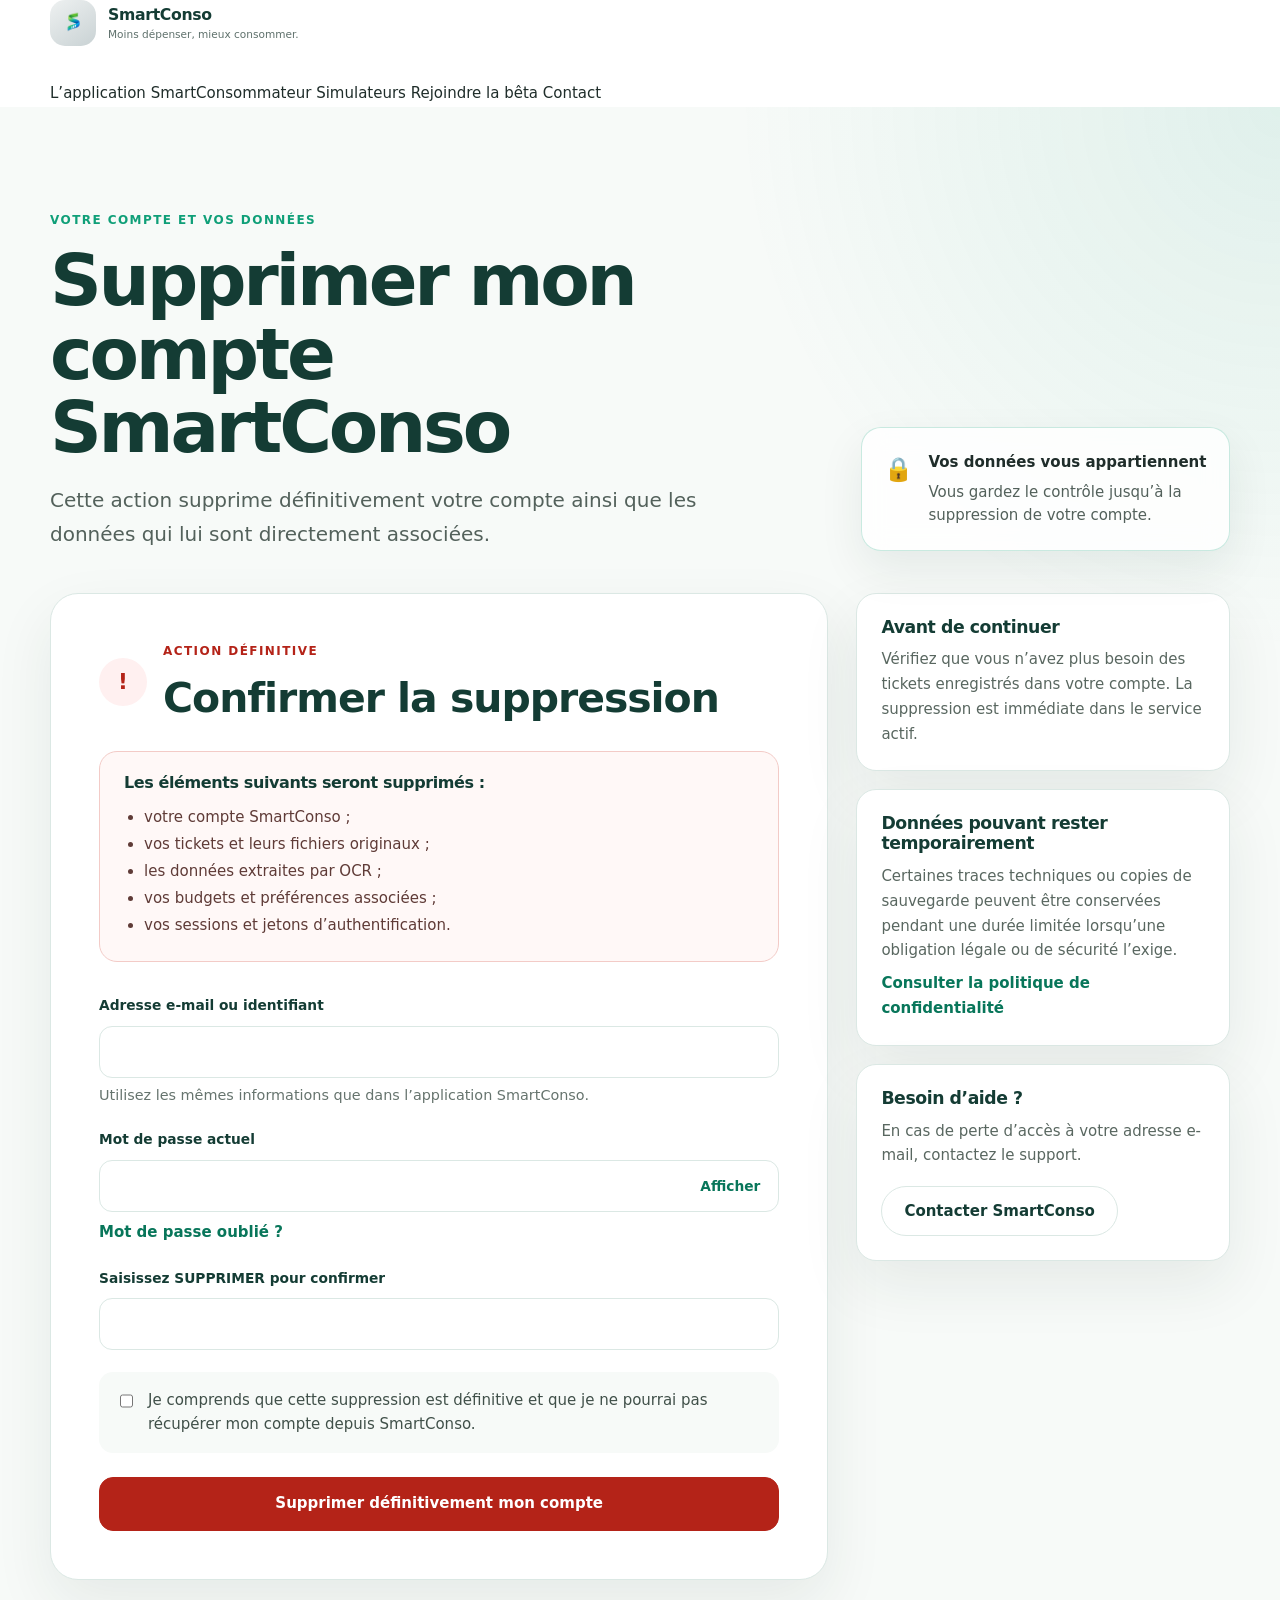
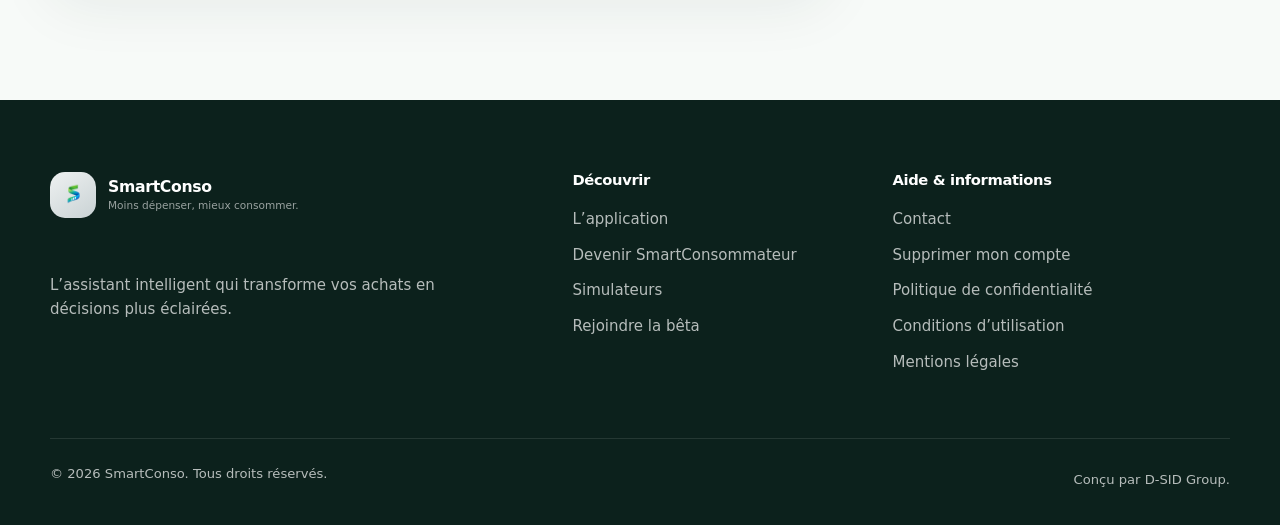
==== commit 5b7f017f: "Add account deletion and password reset pages" ====
--- a/delete-account/index.html
+++ b/delete-account/index.html
@@ -1,68 +1,241 @@
-<!doctype html>
+<!DOCTYPE html>
 <html lang="fr">
 <head>
-  <meta charset="utf-8">
-  <meta name="viewport" content="width=device-width, initial-scale=1">
-  <meta name="robots" content="index, follow">
-  <meta name="theme-color" content="#0f9f78">
-  <link rel="icon" href="../favicon.ico" sizes="any">
-  <link rel="icon" type="image/svg+xml" href="../favicon.svg">
-  <link rel="apple-touch-icon" href="../apple-touch-icon.png">
-  <link rel="manifest" href="../manifest.webmanifest">
+  <meta charset="UTF-8">
+  <meta name="viewport" content="width=device-width, initial-scale=1.0">
+
+  <title>Supprimer mon compte | SmartConso</title>
+  <meta
+    name="description"
+    content="Supprimez définitivement votre compte SmartConso et les données qui lui sont associées."
+  >
+  <meta name="robots" content="noindex, follow">
+
+  <link rel="icon" href="../assets/images/favicon.ico" sizes="any">
+  <link rel="icon" href="../assets/images/favicon.svg" type="image/svg+xml">
+  <link rel="apple-touch-icon" href="../assets/images/apple-touch-icon.png">
+
   <link rel="stylesheet" href="../assets/css/styles.css">
-  <script async src="https://www.googletagmanager.com/gtag/js?id=G-0S87CLV04W"></script>
-  <script>window.dataLayer=window.dataLayer||[];function gtag(){dataLayer.push(arguments)}gtag('js',new Date());gtag('config','G-0S87CLV04W');</script>
+  <link rel="stylesheet" href="../assets/css/delete-account.css">
+
   <script src="../assets/js/main.js" defer></script>
-  <title>Supprimer votre compte SmartConso</title>
-  <meta name="description" content="Procédure officielle pour demander la suppression de votre compte SmartConso et des données personnelles associées.">
-  <link rel="canonical" href="https://smartconso.app/delete-account/">
-  <meta property="og:type" content="website"><meta property="og:locale" content="fr_FR"><meta property="og:site_name" content="SmartConso"><meta property="og:title" content="Supprimer votre compte SmartConso"><meta property="og:description" content="Procédure officielle pour demander la suppression de votre compte SmartConso et des données personnelles associées."><meta property="og:url" content="https://smartconso.app/delete-account/"><meta property="og:image" content="https://smartconso.app/assets/images/logo.png">
+  <script src="../assets/js/delete-account.js" defer></script>
 </head>
+
 <body>
-  <a class="skip-link" href="#main-content">Aller au contenu principal</a>
-  <header class="site-header" data-site-header>
-    <div class="container header-container">
+  <a class="skip-link" href="#main-content">Aller au contenu</a>
+
+  <header class="site-header">
+    <div class="container header-inner">
       <a class="brand" href="../index.html" aria-label="Accueil SmartConso">
-        <span class="brand-mark" aria-hidden="true"><img class="brand-logo" src="../assets/images/logo.png" alt=""></span>
-        <span class="brand-text"><strong>SmartConso</strong><small>Moins dépenser, mieux consommer.</small></span>
+        <span class="brand-mark" aria-hidden="true">
+          <img class="brand-logo" src="../assets/images/logo.png" alt="">
+        </span>
+        <span class="brand-text">
+          <strong>SmartConso</strong>
+          <small>Moins dépenser, mieux consommer.</small>
+        </span>
       </a>
-      <button class="navigation-toggle" type="button" aria-label="Ouvrir le menu" aria-expanded="false" aria-controls="main-navigation" data-navigation-toggle><span></span><span></span><span></span></button>
-      <nav id="main-navigation" class="main-navigation" aria-label="Navigation principale" data-main-navigation>
-        <a href="../index.html">Accueil</a>
-        <a href="../application/">Application</a>
+
+      <nav class="main-nav" aria-label="Navigation principale">
+        <a href="../application/">L’application</a>
         <a href="../smartconsommateur/">SmartConsommateur</a>
         <a href="../simulateurs/">Simulateurs</a>
-        <a class="button button-small" href="../beta.html">Rejoindre la bêta</a>
+        <a href="../beta.html">Rejoindre la bêta</a>
+        <a href="../contact.html">Contact</a>
       </nav>
     </div>
   </header>
-  <main id="main-content">
-    <section class="page-hero">
-      <div class="container page-hero-content">
-        <p class="eyebrow">Gestion du compte</p>
-        <h1>Supprimer votre compte <span>SmartConso.</span></h1>
-        <p>Retrouvez la procédure officielle et les conséquences de la suppression de votre compte et de vos données. </p>
+
+  <main id="main-content" class="delete-account-main">
+    <section class="delete-account-hero">
+      <div class="container delete-account-hero-inner">
+        <div>
+          <p class="eyebrow">Votre compte et vos données</p>
+          <h1>Supprimer mon compte SmartConso</h1>
+          <p class="delete-account-intro">
+            Cette action supprime définitivement votre compte ainsi que les
+            données qui lui sont directement associées.
+          </p>
+        </div>
+
+        <div class="privacy-badge" aria-label="Vos données vous appartiennent">
+          <span aria-hidden="true">🔒</span>
+          <div>
+            <strong>Vos données vous appartiennent</strong>
+            <p>Vous gardez le contrôle jusqu’à la suppression de votre compte.</p>
+          </div>
+        </div>
       </div>
     </section>
-    <section class="section"><div class="container narrow-content">
-      <div class="notice-card"><h2>Avant de commencer</h2><p>La suppression du compte est définitive. Elle entraîne la suppression ou l’anonymisation des données associées, sous réserve des informations que SmartConso doit éventuellement conserver pendant une durée limitée pour respecter ses obligations légales ou assurer la sécurité du service.</p></div>
-      <h2>Supprimer votre compte depuis l’application</h2>
-      <ol class="numbered-steps"><li><strong>Connectez-vous</strong><span>Ouvrez SmartConso avec votre e-mail ou identifiant et votre mot de passe.</span></li><li><strong>Ouvrez les réglages</strong><span>Accédez à la section consacrée à votre compte et à vos données.</span></li><li><strong>Demandez la suppression</strong><span>Sélectionnez « Supprimer mon compte », puis confirmez votre choix.</span></li></ol>
-      <h2>Vous n’avez plus accès à l’application ?</h2>
-      <p>Utilisez le formulaire de contact en indiquant l’adresse e-mail ou l’identifiant du compte concerné et choisissez le motif « Suppression de compte ». Une vérification d’identité pourra être demandée avant toute suppression.</p>
-      <div class="hero-actions"><a class="button" href="../contact.html?subject=suppression-compte">Faire une demande de suppression</a><a class="button button-secondary" href="../privacy.html">Consulter la confidentialité</a></div>
-      <div class="data-list"><h2>Données concernées</h2><ul><li>Compte utilisateur et préférences associées ;</li><li>tickets de caisse et données extraites ;</li><li>budgets, listes et historiques de consommation ;</li><li>données d’usage directement rattachées au compte.</li></ul></div>
-    </div></section>
+
+    <section class="delete-account-section">
+      <div class="container delete-account-layout">
+        <article class="delete-account-card">
+          <div class="delete-account-card-header">
+            <span class="danger-icon" aria-hidden="true">!</span>
+            <div>
+              <p class="eyebrow danger-eyebrow">Action définitive</p>
+              <h2>Confirmer la suppression</h2>
+            </div>
+          </div>
+
+          <div class="deletion-summary">
+            <h3>Les éléments suivants seront supprimés :</h3>
+            <ul>
+              <li>votre compte SmartConso ;</li>
+              <li>vos tickets et leurs fichiers originaux ;</li>
+              <li>les données extraites par OCR ;</li>
+              <li>vos budgets et préférences associées ;</li>
+              <li>vos sessions et jetons d’authentification.</li>
+            </ul>
+          </div>
+
+          <form id="delete-account-form" novalidate>
+            <div class="form-field">
+              <label for="login">Adresse e-mail ou identifiant</label>
+              <input
+                id="login"
+                name="login"
+                type="text"
+                autocomplete="username"
+                required
+                aria-describedby="login-help"
+              >
+              <p id="login-help" class="field-help">
+                Utilisez les mêmes informations que dans l’application SmartConso.
+              </p>
+            </div>
+
+            <div class="form-field">
+              <label for="password">Mot de passe actuel</label>
+              <div class="password-field">
+                <input
+                  id="password"
+                  name="password"
+                  type="password"
+                  autocomplete="current-password"
+                  required
+                >
+                <button
+                  class="password-toggle"
+                  type="button"
+                  data-password-toggle
+                  aria-controls="password"
+                  aria-pressed="false"
+                >
+                  Afficher
+                </button>
+              </div>
+              <a class="inline-link" href="../forgot-password.html">
+                Mot de passe oublié ?
+              </a>
+            </div>
+
+            <div class="form-field">
+              <label for="confirmation">
+                Saisissez <strong>SUPPRIMER</strong> pour confirmer
+              </label>
+              <input
+                id="confirmation"
+                name="confirmation"
+                type="text"
+                autocomplete="off"
+                spellcheck="false"
+                required
+              >
+            </div>
+
+            <label class="confirmation-checkbox">
+              <input id="understand" name="understand" type="checkbox" required>
+              <span>
+                Je comprends que cette suppression est définitive et que je ne
+                pourrai pas récupérer mon compte depuis SmartConso.
+              </span>
+            </label>
+
+            <div
+              id="form-message"
+              class="form-message"
+              role="status"
+              aria-live="polite"
+              hidden
+            ></div>
+
+            <button id="delete-submit" class="danger-button" type="submit">
+              <span class="button-label">Supprimer définitivement mon compte</span>
+              <span class="button-spinner" aria-hidden="true"></span>
+            </button>
+          </form>
+        </article>
+
+        <aside class="delete-account-aside" aria-label="Informations importantes">
+          <div class="info-card">
+            <h2>Avant de continuer</h2>
+            <p>
+              Vérifiez que vous n’avez plus besoin des tickets enregistrés dans
+              votre compte. La suppression est immédiate dans le service actif.
+            </p>
+          </div>
+
+          <div class="info-card">
+            <h2>Données pouvant rester temporairement</h2>
+            <p>
+              Certaines traces techniques ou copies de sauvegarde peuvent être
+              conservées pendant une durée limitée lorsqu’une obligation légale
+              ou de sécurité l’exige.
+            </p>
+            <a class="inline-link" href="../privacy.html">
+              Consulter la politique de confidentialité
+            </a>
+          </div>
+
+          <div class="info-card">
+            <h2>Besoin d’aide ?</h2>
+            <p>
+              En cas de perte d’accès à votre adresse e-mail, contactez le support.
+            </p>
+            <a class="button button-secondary" href="../contact.html">
+              Contacter SmartConso
+            </a>
+          </div>
+        </aside>
+      </div>
+    </section>
+
+    <section id="deletion-success" class="deletion-success" hidden>
+      <div class="container">
+        <div class="success-card">
+          <span class="success-icon" aria-hidden="true">✓</span>
+          <p class="eyebrow">Compte supprimé</p>
+          <h2>Votre compte SmartConso a bien été supprimé</h2>
+          <p>
+            Vos données directement associées au compte ont été supprimées.
+            Vous pouvez fermer cette page.
+          </p>
+          <a class="button" href="../index.html">Retour à l’accueil</a>
+        </div>
+      </div>
+    </section>
   </main>
+
   <footer class="site-footer">
     <div class="container footer-grid footer-grid-expanded">
       <div>
         <a class="brand brand-footer" href="../index.html">
-          <span class="brand-mark" aria-hidden="true"><img class="brand-logo" src="../assets/images/logo.png" alt=""></span>
-          <span class="brand-text"><strong>SmartConso</strong><small>Moins dépenser, mieux consommer.</small></span>
+          <span class="brand-mark" aria-hidden="true">
+            <img class="brand-logo" src="../assets/images/logo.png" alt="">
+          </span>
+          <span class="brand-text">
+            <strong>SmartConso</strong>
+            <small>Moins dépenser, mieux consommer.</small>
+          </span>
         </a>
-        <p class="footer-description">L’assistant intelligent qui transforme vos achats en décisions plus éclairées.</p>
-      </div>
+        <p class="footer-description">
+          L’assistant intelligent qui transforme vos achats en décisions plus éclairées.
+        </p>
+      </div>
+
       <div>
         <h2>Découvrir</h2>
         <a href="../application/">L’application</a>
@@ -70,16 +243,21 @@
         <a href="../simulateurs/">Simulateurs</a>
         <a href="../beta.html">Rejoindre la bêta</a>
       </div>
+
       <div>
         <h2>Aide & informations</h2>
         <a href="../contact.html">Contact</a>
-        <a href="../delete-account/">Supprimer mon compte</a>
+        <a href="./" aria-current="page">Supprimer mon compte</a>
         <a href="../privacy.html">Politique de confidentialité</a>
         <a href="../terms.html">Conditions d’utilisation</a>
         <a href="../legal.html">Mentions légales</a>
       </div>
     </div>
-    <div class="container footer-bottom"><p>© <span data-current-year></span> SmartConso. Tous droits réservés.</p><p>Conçu par D-SID group.</p></div>
+
+    <div class="container footer-bottom">
+      <p>© <span data-current-year></span> SmartConso. Tous droits réservés.</p>
+      <p>Conçu par D-SID Group.</p>
+    </div>
   </footer>
 </body>
-</html>+</html>
--- a/assets/css/delete-account.css
+++ b/assets/css/delete-account.css
@@ -0,0 +1,384 @@
+.delete-account-main {
+  background:
+    radial-gradient(circle at top right, rgba(15, 159, 120, 0.10), transparent 34rem),
+    var(--color-background, #f7faf8);
+}
+
+.delete-account-hero {
+  padding: clamp(56px, 9vw, 104px) 0 42px;
+}
+
+.delete-account-hero-inner {
+  display: grid;
+  grid-template-columns: minmax(0, 1.45fr) minmax(280px, 0.7fr);
+  align-items: end;
+  gap: 48px;
+}
+
+.delete-account-hero h1 {
+  max-width: 760px;
+  margin: 10px 0 18px;
+  font-size: clamp(2.35rem, 6vw, 4.5rem);
+  line-height: 1.02;
+  letter-spacing: -0.045em;
+}
+
+.delete-account-intro {
+  max-width: 680px;
+  margin: 0;
+  color: var(--color-text-muted, #53615b);
+  font-size: clamp(1.05rem, 2vw, 1.25rem);
+  line-height: 1.7;
+}
+
+.privacy-badge {
+  display: flex;
+  gap: 15px;
+  padding: 22px;
+  border: 1px solid rgba(15, 159, 120, 0.22);
+  border-radius: 20px;
+  background: rgba(255, 255, 255, 0.82);
+  box-shadow: 0 18px 45px rgba(15, 45, 35, 0.08);
+  backdrop-filter: blur(12px);
+}
+
+.privacy-badge > span {
+  font-size: 1.45rem;
+}
+
+.privacy-badge strong {
+  display: block;
+  margin-bottom: 6px;
+}
+
+.privacy-badge p {
+  margin: 0;
+  color: var(--color-text-muted, #53615b);
+  line-height: 1.55;
+}
+
+.delete-account-section {
+  padding: 0 0 clamp(72px, 10vw, 120px);
+}
+
+.delete-account-layout {
+  display: grid;
+  grid-template-columns: minmax(0, 1.5fr) minmax(280px, 0.72fr);
+  align-items: start;
+  gap: 28px;
+}
+
+.delete-account-card,
+.info-card,
+.success-card {
+  border: 1px solid var(--color-border, #dfe9e4);
+  background: var(--color-surface, #fff);
+  box-shadow: 0 24px 60px rgba(21, 45, 36, 0.08);
+}
+
+.delete-account-card {
+  padding: clamp(26px, 5vw, 48px);
+  border-radius: 28px;
+}
+
+.delete-account-card-header {
+  display: flex;
+  align-items: center;
+  gap: 16px;
+  margin-bottom: 28px;
+}
+
+.delete-account-card-header h2,
+.info-card h2,
+.success-card h2 {
+  margin: 0;
+}
+
+.danger-icon {
+  display: grid;
+  width: 48px;
+  height: 48px;
+  flex: 0 0 auto;
+  place-items: center;
+  border-radius: 50%;
+  background: #fff0f0;
+  color: #b42318;
+  font-size: 1.35rem;
+  font-weight: 900;
+}
+
+.danger-eyebrow {
+  color: #b42318;
+}
+
+.deletion-summary {
+  margin-bottom: 32px;
+  padding: 22px 24px;
+  border: 1px solid #f3cbc7;
+  border-radius: 18px;
+  background: #fff8f7;
+}
+
+.deletion-summary h3 {
+  margin: 0 0 12px;
+  font-size: 1rem;
+}
+
+.deletion-summary ul {
+  margin: 0;
+  padding-left: 20px;
+  color: #5f3b37;
+  line-height: 1.8;
+}
+
+.form-field {
+  margin-bottom: 22px;
+}
+
+.form-field label {
+  display: block;
+  margin-bottom: 9px;
+  font-weight: 750;
+}
+
+.form-field input[type="text"],
+.form-field input[type="password"] {
+  width: 100%;
+  min-height: 52px;
+  padding: 0 15px;
+  border: 1px solid var(--color-border, #cad9d1);
+  border-radius: 13px;
+  background: #fff;
+  color: var(--color-text, #17231e);
+  font: inherit;
+  transition:
+    border-color 160ms ease,
+    box-shadow 160ms ease;
+}
+
+.form-field input:focus {
+  outline: none;
+  border-color: var(--color-primary, #0f9f78);
+  box-shadow: 0 0 0 4px rgba(15, 159, 120, 0.13);
+}
+
+.password-field {
+  position: relative;
+}
+
+.password-field input {
+  padding-right: 92px !important;
+}
+
+.password-toggle {
+  position: absolute;
+  top: 50%;
+  right: 10px;
+  padding: 7px 9px;
+  transform: translateY(-50%);
+  border: 0;
+  background: transparent;
+  color: var(--color-primary-dark, #08785a);
+  font: inherit;
+  font-size: 0.86rem;
+  font-weight: 750;
+  cursor: pointer;
+}
+
+.field-help {
+  margin: 7px 0 0;
+  color: var(--color-text-muted, #66746e);
+  font-size: 0.9rem;
+  line-height: 1.5;
+}
+
+.inline-link {
+  display: inline-block;
+  margin-top: 8px;
+  color: var(--color-primary-dark, #08785a);
+  font-weight: 700;
+  text-underline-offset: 3px;
+}
+
+.confirmation-checkbox {
+  display: flex;
+  align-items: flex-start;
+  gap: 12px;
+  margin: 2px 0 24px;
+  padding: 17px;
+  border-radius: 14px;
+  background: #f7faf8;
+  color: #405049;
+  line-height: 1.55;
+  cursor: pointer;
+}
+
+.confirmation-checkbox input {
+  width: 18px;
+  height: 18px;
+  margin-top: 3px;
+  accent-color: #b42318;
+}
+
+.danger-button {
+  display: inline-flex;
+  width: 100%;
+  min-height: 54px;
+  align-items: center;
+  justify-content: center;
+  gap: 11px;
+  padding: 12px 20px;
+  border: 1px solid #b42318;
+  border-radius: 14px;
+  background: #b42318;
+  color: #fff;
+  font: inherit;
+  font-weight: 800;
+  cursor: pointer;
+  transition:
+    transform 160ms ease,
+    background 160ms ease,
+    opacity 160ms ease;
+}
+
+.danger-button:hover:not(:disabled) {
+  transform: translateY(-1px);
+  background: #912018;
+}
+
+.danger-button:disabled {
+  cursor: not-allowed;
+  opacity: 0.62;
+}
+
+.button-spinner {
+  display: none;
+  width: 18px;
+  height: 18px;
+  border: 2px solid rgba(255, 255, 255, 0.4);
+  border-top-color: #fff;
+  border-radius: 50%;
+  animation: delete-account-spin 700ms linear infinite;
+}
+
+.danger-button.is-loading .button-spinner {
+  display: block;
+}
+
+.form-message {
+  margin-bottom: 20px;
+  padding: 14px 16px;
+  border-radius: 13px;
+  line-height: 1.55;
+}
+
+.form-message.is-error {
+  border: 1px solid #efc2bd;
+  background: #fff3f1;
+  color: #8f1d14;
+}
+
+.form-message.is-info {
+  border: 1px solid #b9dbd0;
+  background: #effaf6;
+  color: #16624d;
+}
+
+.delete-account-aside {
+  display: grid;
+  gap: 18px;
+}
+
+.info-card {
+  padding: 24px;
+  border-radius: 20px;
+}
+
+.info-card h2 {
+  margin-bottom: 10px;
+  font-size: 1.08rem;
+}
+
+.info-card p {
+  margin: 0;
+  color: var(--color-text-muted, #596760);
+  line-height: 1.65;
+}
+
+.info-card .button {
+  margin-top: 18px;
+}
+
+.deletion-success {
+  padding: 0 0 100px;
+}
+
+.success-card {
+  max-width: 760px;
+  margin: 0 auto;
+  padding: clamp(34px, 7vw, 64px);
+  border-radius: 28px;
+  text-align: center;
+}
+
+.success-icon {
+  display: grid;
+  width: 64px;
+  height: 64px;
+  margin: 0 auto 20px;
+  place-items: center;
+  border-radius: 50%;
+  background: #e9f8f2;
+  color: #08785a;
+  font-size: 1.8rem;
+  font-weight: 900;
+}
+
+.success-card p:not(.eyebrow) {
+  max-width: 560px;
+  margin: 16px auto 25px;
+  color: var(--color-text-muted, #596760);
+  line-height: 1.7;
+}
+
+@keyframes delete-account-spin {
+  to {
+    transform: rotate(360deg);
+  }
+}
+
+@media (max-width: 860px) {
+  .delete-account-hero-inner,
+  .delete-account-layout {
+    grid-template-columns: 1fr;
+  }
+
+  .delete-account-hero-inner {
+    gap: 28px;
+  }
+}
+
+@media (max-width: 620px) {
+  .delete-account-hero {
+    padding-top: 42px;
+  }
+
+  .delete-account-card {
+    border-radius: 22px;
+  }
+
+  .delete-account-card-header {
+    align-items: flex-start;
+  }
+}
+
+@media (prefers-reduced-motion: reduce) {
+  .danger-button,
+  .form-field input {
+    transition: none;
+  }
+
+  .button-spinner {
+    animation-duration: 1.4s;
+  }
+}
